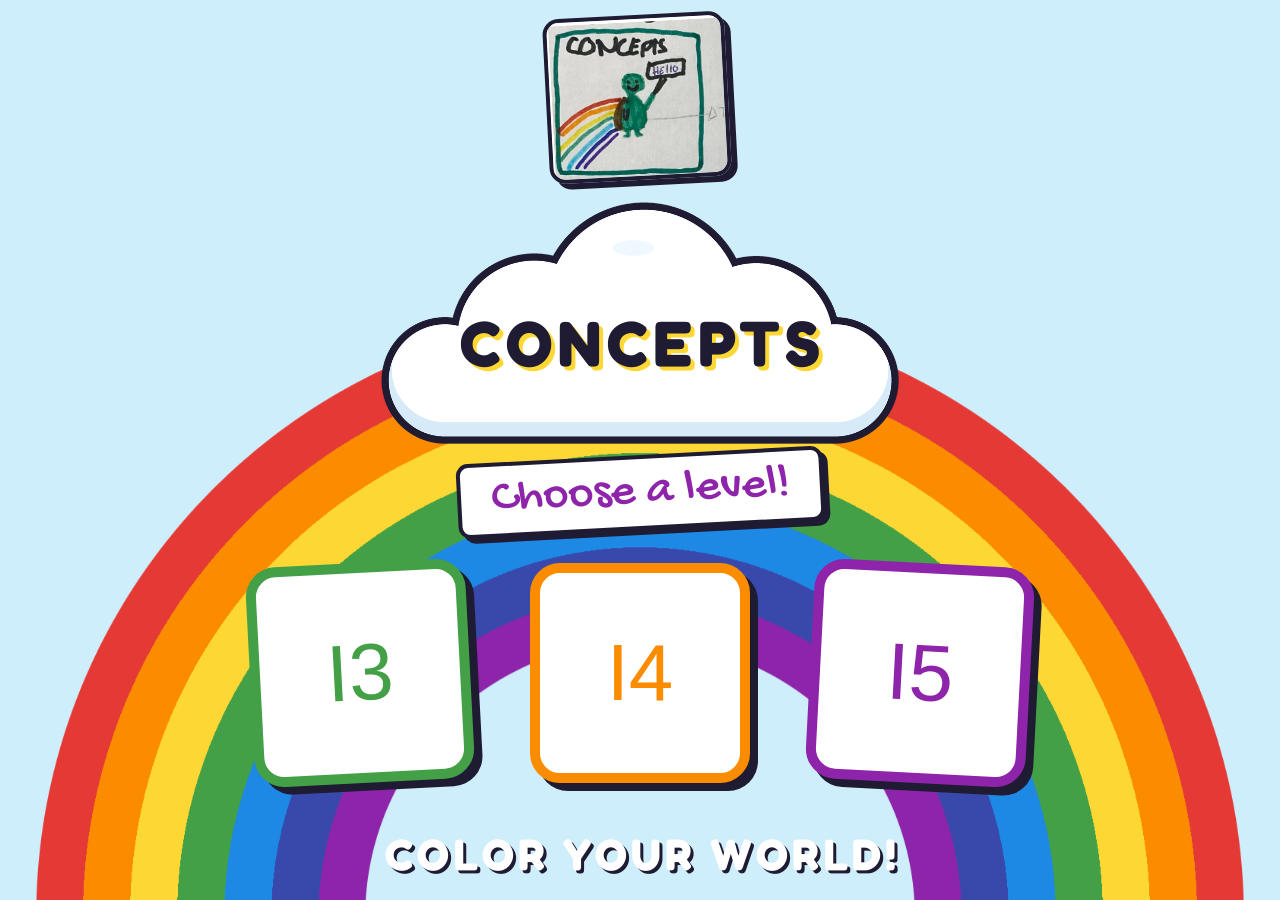
==== Proyecto_I3I4I5/menu/src/index.html @ e38f48b1 "Add files via upload" ====
<!DOCTYPE html>
<html lang="en">
<head>
    <meta charset="UTF-8">
    <meta name="viewport" content="width=device-width, initial-scale=1.0">
    <title>Concepts - Choose a level</title>

    <!-- Fonts: Fredoka (round and bold) + Gochi Hand (handwritten like the drawing) -->
    <link rel="preconnect" href="https://fonts.googleapis.com">
    <link rel="preconnect" href="https://fonts.gstatic.com" crossorigin>
    <link href="https://fonts.googleapis.com/css2?family=Fredoka:wght@500;700&family=Gochi+Hand&display=swap" rel="stylesheet">

    <link rel="stylesheet" href="style.css">
</head>
<body>

    <img class="rainbow" src="../img/rainbow.png" alt="">

    <header class="header">
        <img class="logo" src="../img/Captura de pantalla 2026-10-20 164021.png" alt="Concepts logo">

        <div class="cloud">
            <h1 class="title">CONCEPTS</h1>
        </div>

        <p class="subtitle">Choose a level!</p>
    </header>

    <main class="levels">
        <a href="#" class="level level-i3">I3</a>
        <a href="#" class="level level-i4">I4</a>
        <a href="#" class="level level-i5">I5</a>
    </main>

    <footer class="footer">
        <p>COLOR YOUR WORLD!</p>
    </footer>

</body>
</html>
---- Proyecto_I3I4I5/menu/src/style.css ----
/* ===== COLORS (change them here) ===== */
:root {
    --sky: #cfeefc;
    --dark: #1e1b33;
    --white: #ffffff;
    --green: #43a047;
    --orange: #fb8c00;
    --purple: #8e24aa;
    --yellow: #fdd835;
}

/* ===== BASE ===== */
* {
    margin: 0;
    padding: 0;
    box-sizing: border-box;
}

body {
    min-height: 100vh;
    display: flex;              /* column: header, levels, footer */
    flex-direction: column;
    font-family: 'Fredoka', Arial, sans-serif;
    color: var(--dark);
    text-align: center;
    background: var(--sky);
    overflow-x: hidden;
}

/* ===== RAINBOW (static PNG behind everything) ===== */
.rainbow {
    position: fixed;
    left: 0;
    right: 0;
    bottom: -20px;
    width: 95vw;
    margin: 0 auto;
    z-index: -1;
}

/* ===== HEADER ===== */
.header {
    padding-top: 15px;
    display: flex;
    flex-direction: column;
    align-items: center;        /* everything centered */
}

.logo {
    width: 182px;
    border: 4px solid var(--dark);
    border-radius: 16px;
    box-shadow: 6px 6px 0 var(--dark);
    transform: translateX(-3px) rotate(-3deg);  /* -3px: the shadow makes it look off-center */
    transition: transform 0.25s, box-shadow 0.25s;
    cursor: pointer;
}

/* Logo hover: tilts to the other side and pops up */
.logo:hover {
    transform: translate(-3px, -6px) rotate(3deg) scale(1.08);
    box-shadow: 10px 10px 0 var(--dark);
}

/* ===== CLOUD (PNG background with the title inside) ===== */
.cloud {
    width: 520px;
    max-width: 92vw;
    aspect-ratio: 1019 / 479;   /* same proportions as cloud.png */
    margin-top: 20px;
    padding-top: 40px;          /* text in the fat part of the cloud */
    display: flex;
    align-items: center;
    justify-content: center;
    background: url("../img/cloud.png") center / contain no-repeat;
}

.title {
    font-size: 64px;
    letter-spacing: 6px;
    padding-left: 6px;          /* compensates the letter-spacing on the right */
    text-shadow: 4px 4px 0 var(--yellow);
}

/* ===== "CHOOSE A LEVEL" SIGN ===== */
.subtitle {
    margin-top: 10px;
    padding: 5px 30px;
    font-family: 'Gochi Hand', cursive;
    font-size: 48px;
    color: var(--purple);
    background: var(--white);
    border: 4px solid var(--dark);
    border-radius: 12px;
    box-shadow: 5px 5px 0 var(--dark);
    transform: rotate(-3deg);
}

/* ===== LEVEL BOXES ===== */
.levels {
    flex: 1;                    /* fills the free space */
    display: flex;
    justify-content: center;
    align-items: center;
    flex-wrap: wrap;
    gap: 60px;
    padding: 20px;
}

.level {
    width: 220px;
    height: 220px;
    display: flex;
    align-items: center;
    justify-content: center;
    font-family: 'Arial Black', Arial, sans-serif; /* clear "I", not a "1" */
    font-size: 80px;
    text-decoration: none;
    background: var(--white);
    border: 10px solid;         /* no color = uses the text color */
    border-radius: 30px;
    box-shadow: 8px 8px 0 var(--dark);
    transition: transform 0.2s;
}

/* One color per course: text + border */
.level-i3 { color: var(--green);  transform: rotate(-3deg); }
.level-i4 { color: var(--orange); }
.level-i5 { color: var(--purple); transform: rotate(3deg); }

.level:hover {
    transform: translateY(-10px) scale(1.08);
    background: color-mix(in srgb, currentColor 12%, white); /* light tint of its color */
}

/* ===== FOOTER ===== */
.footer {
    padding: 10px 15px 20px;
    font-size: 44px;
    font-weight: 700;
    letter-spacing: 4px;
    text-indent: 4px;           /* keeps the text centered */
    color: var(--white);
    text-shadow: 3px 3px 0 var(--dark);
}
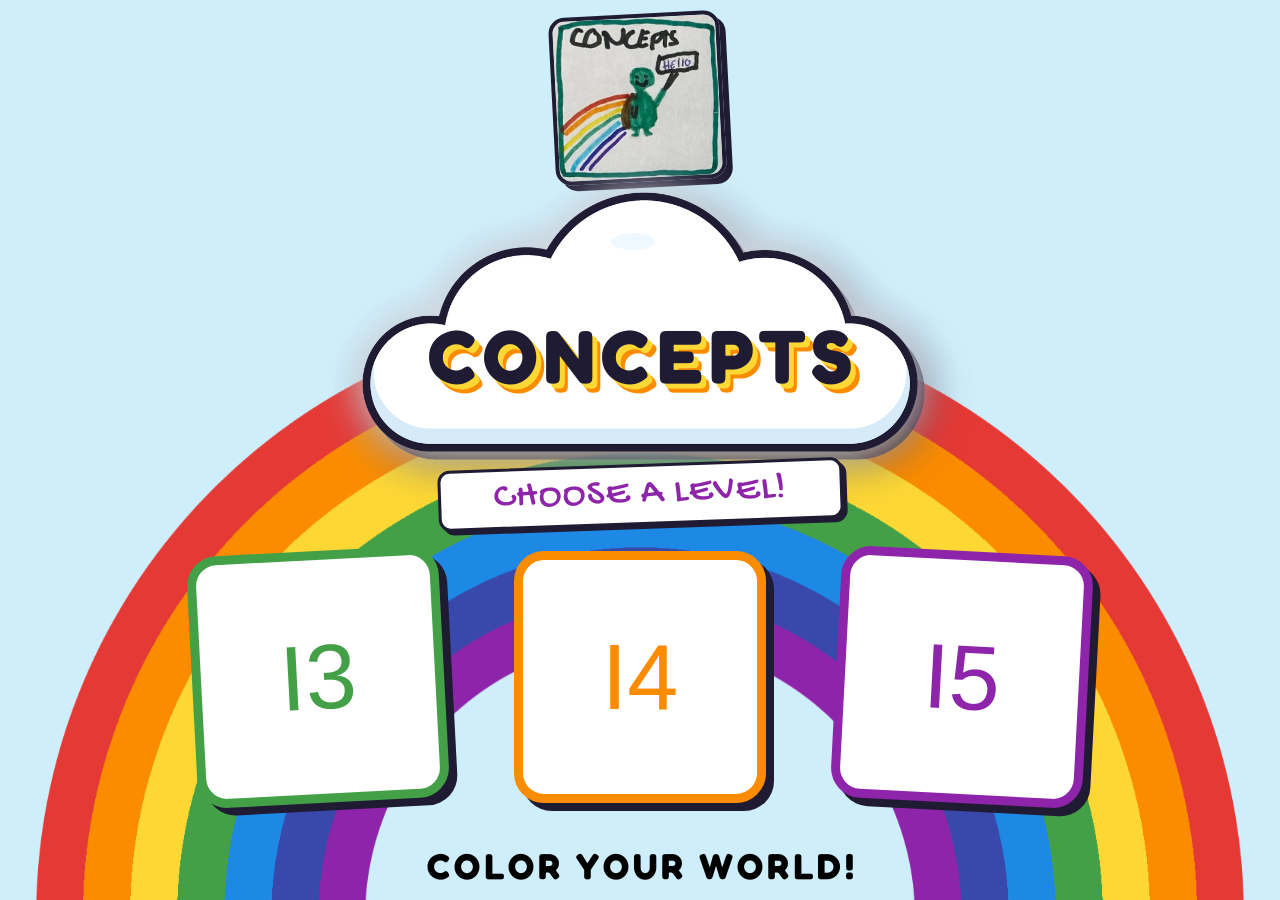
==== commit 1fc684af: "Add files via upload" ====
--- a/Proyecto_I3I4I5/menu/src/index.html
+++ b/Proyecto_I3I4I5/menu/src/index.html
@@ -3,9 +3,9 @@
 <head>
     <meta charset="UTF-8">
     <meta name="viewport" content="width=device-width, initial-scale=1.0">
-    <title>Concepts - Choose a level</title>
+    <title>Concepts</title>
+    <link rel="icon" type="image/png" href="../img/logo.png">
 
-    <!-- Fonts: Fredoka (round and bold) + Gochi Hand (handwritten like the drawing) -->
     <link rel="preconnect" href="https://fonts.googleapis.com">
     <link rel="preconnect" href="https://fonts.gstatic.com" crossorigin>
     <link href="https://fonts.googleapis.com/css2?family=Fredoka:wght@500;700&family=Gochi+Hand&display=swap" rel="stylesheet">
@@ -17,13 +17,13 @@
     <img class="rainbow" src="../img/rainbow.png" alt="">
 
     <header class="header">
-        <img class="logo" src="../img/Captura de pantalla 2026-10-20 164021.png" alt="Concepts logo">
+        <img class="logo" src="../img/logo.png" alt="Concepts logo">
 
         <div class="cloud">
             <h1 class="title">CONCEPTS</h1>
         </div>
 
-        <p class="subtitle">Choose a level!</p>
+        <p class="subtitle">CHOOSE A LEVEL!</p>
     </header>
 
     <main class="levels">
@@ -33,7 +33,7 @@
     </main>
 
     <footer class="footer">
-        <p>COLOR YOUR WORLD!</p>
+        <p id="color_your">COLOR YOUR WORLD!</p>
     </footer>
 
 </body>
--- a/Proyecto_I3I4I5/menu/src/style.css
+++ b/Proyecto_I3I4I5/menu/src/style.css
@@ -1,4 +1,3 @@
-/* ===== COLORS (change them here) ===== */
 :root {
     --sky: #cfeefc;
     --dark: #1e1b33;
@@ -9,7 +8,6 @@
     --yellow: #fdd835;
 }
 
-/* ===== BASE ===== */
 * {
     margin: 0;
     padding: 0;
@@ -17,17 +15,17 @@
 }
 
 body {
-    min-height: 100vh;
-    display: flex;              /* column: header, levels, footer */
+    height: 100vh;
+    height: 100dvh;
+    display: flex;
     flex-direction: column;
     font-family: 'Fredoka', Arial, sans-serif;
     color: var(--dark);
     text-align: center;
     background: var(--sky);
-    overflow-x: hidden;
+    overflow: hidden;
 }
 
-/* ===== RAINBOW (static PNG behind everything) ===== */
 .rainbow {
     position: fixed;
     left: 0;
@@ -38,108 +36,114 @@
     z-index: -1;
 }
 
-/* ===== HEADER ===== */
 .header {
-    padding-top: 15px;
+    padding-top: 1.5vh;
     display: flex;
     flex-direction: column;
-    align-items: center;        /* everything centered */
+    align-items: center;
 }
 
 .logo {
-    width: 182px;
+    width: min(215px, 19vh);
     border: 4px solid var(--dark);
     border-radius: 16px;
     box-shadow: 6px 6px 0 var(--dark);
-    transform: translateX(-3px) rotate(-3deg);  /* -3px: the shadow makes it look off-center */
+    transform: translateX(-3px) rotate(-3deg);
     transition: transform 0.25s, box-shadow 0.25s;
     cursor: pointer;
 }
 
-/* Logo hover: tilts to the other side and pops up */
 .logo:hover {
     transform: translate(-3px, -6px) rotate(3deg) scale(1.08);
     box-shadow: 10px 10px 0 var(--dark);
 }
 
-/* ===== CLOUD (PNG background with the title inside) ===== */
 .cloud {
-    width: 520px;
+    container-type: inline-size;
+    width: min(600px, 62vh);
     max-width: 92vw;
-    aspect-ratio: 1019 / 479;   /* same proportions as cloud.png */
-    margin-top: 20px;
-    padding-top: 40px;          /* text in the fat part of the cloud */
+    aspect-ratio: 1019 / 479;
+    position: relative;
+    margin-top: 1vh;
+    background: url("../img/cloud.png") center / 100% 100% no-repeat;
+    filter: drop-shadow(0 0 22px rgba(255, 255, 255, 0.9))
+            drop-shadow(7px 8px 0 rgba(30, 27, 51, 0.85));
+}
+
+.title {
+    position: absolute;
+    left: 50%;
+    top: 63%;
+    transform: translate(-50%, -50%);
+    white-space: nowrap;
+    font-size: 13.5cqw;
+    line-height: 1;
+    letter-spacing: 1.3cqw;
+    padding-left: 1.3cqw;
+    text-shadow: 0.9cqw 0.9cqw 0 var(--yellow),
+                 1.5cqw 1.5cqw 0 var(--orange);
+}
+
+.subtitle {
+    position: relative;
+    margin-top: 1.2vh;
+    padding: 0.3vh 1.4em;
+    font-family: 'Gochi Hand', cursive;
+    font-size: min(40px, 4.2vh);
+    line-height: 1.3;
+    letter-spacing: 1px;
+    color: var(--purple);
+    background: var(--white);
+    border: 3px solid var(--dark);
+    border-radius: 12px;
+    box-shadow: 4px 4px 0 var(--dark);
+    transform: rotate(-2deg);
+}
+
+.levels {
+    flex: 1;
+    display: flex;
+    justify-content: center;
+    align-items: flex-start;
+    flex-wrap: wrap;
+    gap: 70px;
+    padding: 3vh 20px 1vh;
+}
+
+.level {
+    width: min(260px, 28vh);
+    height: min(260px, 28vh);
     display: flex;
     align-items: center;
     justify-content: center;
-    background: url("../img/cloud.png") center / contain no-repeat;
-}
-
-.title {
-    font-size: 64px;
-    letter-spacing: 6px;
-    padding-left: 6px;          /* compensates the letter-spacing on the right */
-    text-shadow: 4px 4px 0 var(--yellow);
-}
-
-/* ===== "CHOOSE A LEVEL" SIGN ===== */
-.subtitle {
-    margin-top: 10px;
-    padding: 5px 30px;
-    font-family: 'Gochi Hand', cursive;
-    font-size: 48px;
-    color: var(--purple);
-    background: var(--white);
-    border: 4px solid var(--dark);
-    border-radius: 12px;
-    box-shadow: 5px 5px 0 var(--dark);
-    transform: rotate(-3deg);
-}
-
-/* ===== LEVEL BOXES ===== */
-.levels {
-    flex: 1;                    /* fills the free space */
-    display: flex;
-    justify-content: center;
-    align-items: center;
-    flex-wrap: wrap;
-    gap: 60px;
-    padding: 20px;
-}
-
-.level {
-    width: 220px;
-    height: 220px;
-    display: flex;
-    align-items: center;
-    justify-content: center;
-    font-family: 'Arial Black', Arial, sans-serif; /* clear "I", not a "1" */
-    font-size: 80px;
+    font-family: 'Arial Black', Arial, sans-serif;
+    font-size: min(93px, 10.2vh);
     text-decoration: none;
     background: var(--white);
-    border: 10px solid;         /* no color = uses the text color */
+    border: 9px solid;
     border-radius: 30px;
     box-shadow: 8px 8px 0 var(--dark);
     transition: transform 0.2s;
 }
 
-/* One color per course: text + border */
 .level-i3 { color: var(--green);  transform: rotate(-3deg); }
 .level-i4 { color: var(--orange); }
 .level-i5 { color: var(--purple); transform: rotate(3deg); }
 
 .level:hover {
     transform: translateY(-10px) scale(1.08);
-    background: color-mix(in srgb, currentColor 12%, white); /* light tint of its color */
+    background: color-mix(in srgb, currentColor 12%, white);
 }
 
-/* ===== FOOTER ===== */
 .footer {
-    padding: 10px 15px 20px;
-    font-size: 44px;
+    padding: 0.5vh 15px 1.5vh;
+    font-size: min(40px, 4vh);
     font-weight: 700;
     letter-spacing: 4px;
-    text-indent: 4px;           /* keeps the text centered */
+    text-indent: 4px;
     color: var(--white);
-    text-shadow: 3px 3px 0 var(--dark);
 }
+
+#color_your {
+    color: #000000;
+}
